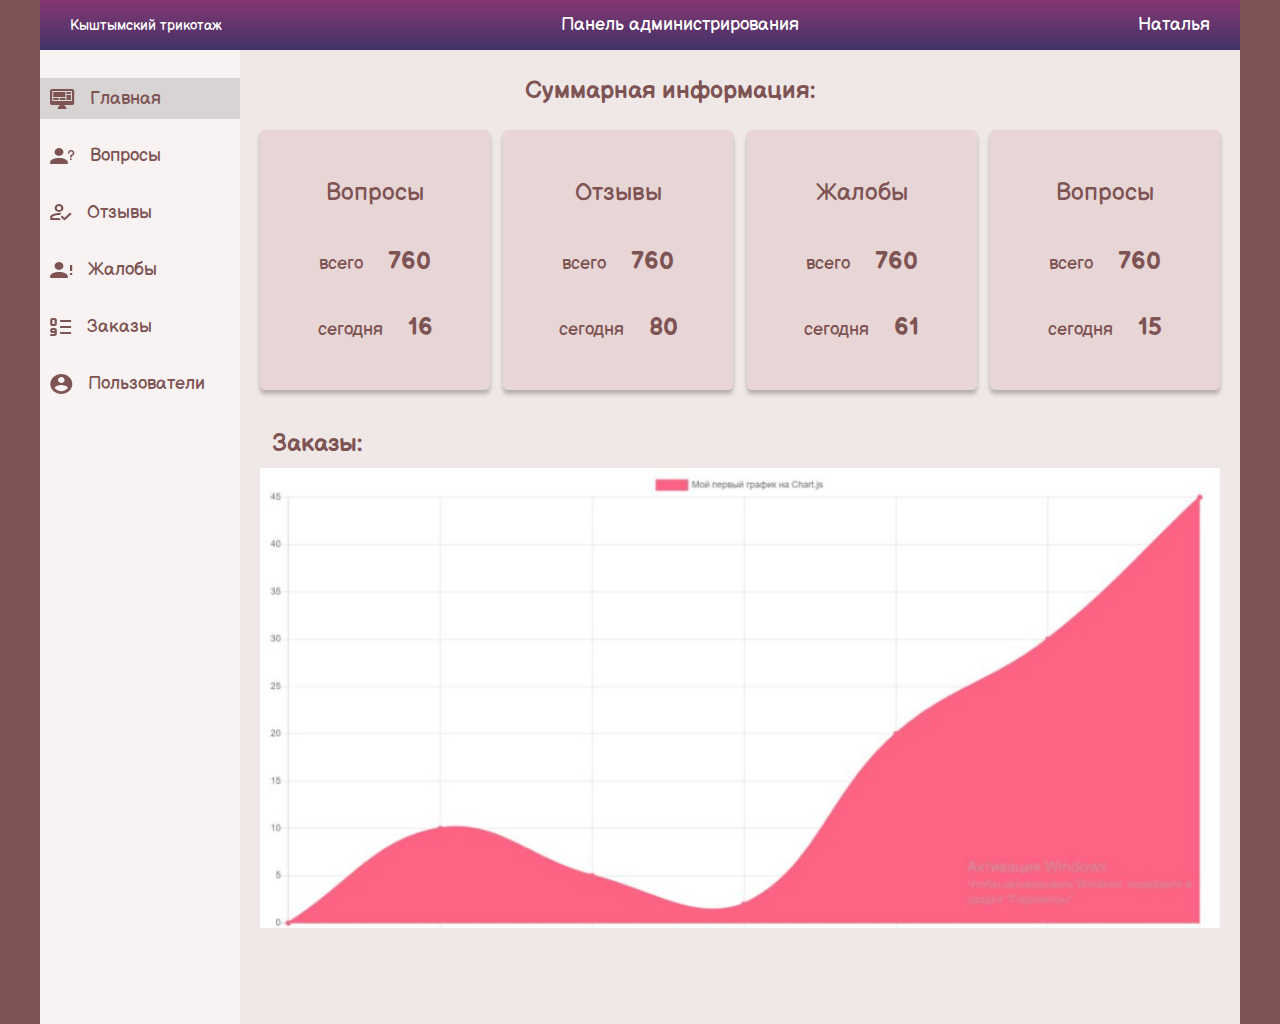
==== index.html @ 8242be66 "first commit" ====
<!DOCTYPE html>
<html lang="en">

<head>
   <meta charset="UTF-8">
   <meta name="viewport" content="width=device-width, initial-scale=1.0">
   <link href="https://fonts.googleapis.com/css2?family=Balsamiq+Sans:wght@400;700&display=swap" rel="stylesheet">
   <link rel="stylesheet" href="/css/style.css">
   <title>Admin panel</title>
</head>

<body>
   <div class="wrapper">
      <header class="site-header">
         <span class="logo">Кыштымский трикотаж</span>
         <span class="subtitle">Панель администрирования</span>
         <span class="admin">Наталья</span>
         <div class="header__burger burger">
            <span class="burger__line burger__line-first"></span>
            <span class="burger__line burger__line-second"></span>
            <span class="burger__line burger__line-third"></span>
          </div>
      </header>

      <main class="main">
         <aside class="aside-nav">
            <div class="close">X</div>
            <ul class="nav">
               <li class="nav__item active">
                  <a href="index.html" class="link">
                     <img src="./img/Icon-nav1.svg" alt="Main">
                     <span>Главная</span>
                  </a>
               </li>
               <li class="nav__item">
                  <a href="index.html" class="link">
                     <img src="./img/Icon-nav2.svg" alt="Main">
                     <span>Вопросы</span>
                  </a>
               </li>
               <li class="nav__item">
                  <a href="index.html" class="link">
                     <img src="./img/Icon-nav3.svg" alt="Main">
                     <span>Отзывы</span>
                  </a>
               </li>
               <li class="nav__item">
                  <a href="index.html" class="link">
                     <img src="./img/Icon-nav4.svg" alt="Main">
                     <span>Жалобы</span>
                  </a>
               </li>
               <li class="nav__item">
                  <a href="index.html" class="link">
                     <img src="./img/Icon-nav5.svg" alt="Main">
                     <span>Заказы</span>
                  </a>
               </li>
               <li class="nav__item">
                  <a href="index.html" class="link">
                     <img src="./img/Icon-nav6.svg" alt="Main">
                     <span>Пользователи</span>
                  </a>
               </li>
            </ul>
         </aside>
         <section class="section-main">
            <div class="container">
               <div class="top-main">
                  <h2 class="title">Суммарная информация:</h2>
                  <div class="cards-main">
                     
                     <div class="card">
                        <h3 class="card__title">Вопросы</h3>
                        <div class="card__body">
                           <span>всего</span>
                           <span>760</span>
                        </div>
                        <div class="card__body">
                           <span>сегодня</span>
                           <span>16</span>
                        </div>
                     </div>
                     
                     <div class="card">
                        <h3 class="card__title">Отзывы</h3>
                        <div class="card__body">
                           <span>всего</span>
                           <span>760</span>
                        </div>
                        <div class="card__body">
                           <span>сегодня</span>
                           <span>80</span>
                        </div>
                     </div>
                     
                     <div class="card">
                        <h3 class="card__title">Жалобы</h3>
                        <div class="card__body">
                           <span>всего</span>
                           <span>760</span>
                        </div>
                        <div class="card__body">
                           <span>сегодня</span>
                           <span>61</span>
                        </div>
                     </div>
                     
                     <div class="card">
                        <h3 class="card__title">Вопросы</h3>
                        <div class="card__body">
                           <span>всего</span>
                           <span>760</span>
                        </div>
                        <div class="card__body">
                           <span>сегодня</span>
                           <span>15</span>
                        </div>
                     </div>

                  </div>
               </div>
               <div class="shedule-main">
                  <h2 class="title">Заказы:</h2>
                  <img src="./img/график-на-Chart 1.jpg" alt="shedule">
               </div>
            </div>
         </section>
      </main>
   </div>





   <script src="js/script.js"></script>
</body>

</html>
---- css/style.css ----
* {
  padding: 0;
  margin: 0;
  border: 0;
}

*, *:before, *:after {
  -webkit-box-sizing: border-box;
  box-sizing: border-box;
}

:focus, :active {
  outline: none;
}

a:focus, a:active {
  outline: none;
}

nav, footer, header, aside {
  display: block;
}

html, body {
  height: 100%;
  width: 100%;
  font-size: 100%;
  line-height: 1;
  font-size: 14px;
  -ms-text-size-adjust: 100%;
  -moz-text-size-adjust: 100%;
  -webkit-text-size-adjust: 100%;
}

input, button, textarea {
  font-family: inherit;
}

input::-ms-clear {
  display: none;
}

button {
  cursor: pointer;
}

button::-moz-focus-inner {
  padding: 0;
  border: 0;
}

a, a:visited {
  text-decoration: none;
}

a:hover {
  text-decoration: none;
}

ul li {
  list-style: none;
}

img {
  vertical-align: top;
}

h1, h2, h3, h4, h5, h6 {
  font-size: inherit;
  font-weight: inherit;
}

/*========================================*/
body {
  background-color: #7d5353;
  color: #7d5353;
  font-family: "Balsamiq Sans", cursive;
}

.wrapper {
  width: 1440px;
  margin: 0 auto;
}

@media (max-width: 1450px) {
  .wrapper {
    width: 1200px;
  }
}

@media (max-width: 1200px) {
  .wrapper {
    width: 900px;
  }
}

@media (max-width: 750px) {
  .wrapper {
    width: 100%;
  }
}

.button {
  -webkit-transition: 0.2s linear;
  transition: 0.2s linear;
}

.button:hover {
  -webkit-transform: scale(1.1);
          transform: scale(1.1);
}

.title {
  font-weight: 700;
  font-size: 24px;
  line-height: 29px;
}

.site-header {
  height: 50px;
  background: -webkit-gradient(linear, left top, left bottom, from(rgba(135, 47, 122, 0.78)), to(rgba(42, 38, 112, 0.72)));
  background: linear-gradient(180deg, rgba(135, 47, 122, 0.78) 0%, rgba(42, 38, 112, 0.72) 100%);
  font-weight: 400;
  font-size: 18px;
  line-height: 22px;
  color: #ffffff;
  display: -webkit-box;
  display: -ms-flexbox;
  display: flex;
  -webkit-box-align: center;
      -ms-flex-align: center;
          align-items: center;
  -webkit-box-pack: justify;
      -ms-flex-pack: justify;
          justify-content: space-between;
}

.site-header .logo {
  padding-left: 30px;
  font-size: 14px;
  line-height: 17px;
}

@media (max-width: 750px) {
  .site-header .logo {
    display: none;
  }
}

@media (max-width: 750px) {
  .site-header .subtitle {
    padding-left: 20px;
  }
}

.site-header .admin {
  padding-right: 30px;
}

@media (max-width: 750px) {
  .site-header .admin {
    display: none;
  }
}

.site-header .header__burger {
  display: none;
  width: 35px;
  height: 25px;
  margin-right: 10px;
  position: relative;
}

@media (max-width: 750px) {
  .site-header .header__burger {
    display: block;
  }
}

.site-header .header__burger .burger__line {
  display: block;
  width: 100%;
  height: 3px;
  background-color: #ffffff;
  position: absolute;
  left: 0;
}

.site-header .header__burger .burger__line-first {
  top: 0;
}

.site-header .header__burger .burger__line-second {
  top: 50%;
  -webkit-transform: translateY(-50%);
          transform: translateY(-50%);
}

.site-header .header__burger .burger__line-third {
  bottom: 0;
}

.main {
  display: -ms-grid;
  display: grid;
  -ms-grid-columns: 1fr 5fr;
      grid-template-columns: 1fr 5fr;
  min-height: 974px;
}

@media (max-width: 750px) {
  .main {
    -ms-grid-columns: 1fr;
        grid-template-columns: 1fr;
  }
}

.aside-nav {
  background-color: #f8f2f2;
}

@media (max-width: 750px) {
  .aside-nav {
    width: 100%;
    height: 100%;
    position: fixed;
    top: 0;
    left: 0;
    z-index: 2;
    -webkit-transform: translateX(100%);
            transform: translateX(100%);
  }
}

.aside-nav .close {
  display: none;
}

@media (max-width: 750px) {
  .aside-nav .close {
    display: block;
    margin-top: 22px;
    margin-left: 92%;
    font-size: 33px;
    font-weight: 700;
  }
}

.aside-nav .nav {
  display: -webkit-box;
  display: -ms-flexbox;
  display: flex;
  -webkit-box-orient: vertical;
  -webkit-box-direction: normal;
      -ms-flex-direction: column;
          flex-direction: column;
  margin-top: 28px;
}

.aside-nav .nav .active {
  background: #d9d4d4;
}

.nav__item {
  width: 100%;
  height: 41px;
  margin-bottom: 16px;
}

.nav__item .link {
  display: block;
  width: 100%;
  height: 100%;
  padding-left: 33px;
  font-size: 18px;
  display: -webkit-box;
  display: -ms-flexbox;
  display: flex;
  -webkit-box-align: center;
      -ms-flex-align: center;
          align-items: center;
  -webkit-box-pack: start;
      -ms-flex-pack: start;
          justify-content: flex-start;
  color: #7d5353;
}

@media (max-width: 1450px) {
  .nav__item .link {
    padding-left: 10px;
    padding-right: 5px;
  }
}

@media (max-width: 750px) {
  .nav__item .link {
    padding-left: 33px;
    font-size: 20px;
  }
}

.nav__item .link:hover {
  border-top: 1px solid #d9d4d4;
  border-bottom: 1px solid #d9d4d4;
  border-left: 8px solid #d9d4d4;
}

.nav__item .link img {
  margin-right: 15px;
}

.section-main {
  background-color: #f0e7e7;
}

.section-main .container {
  width: 1085px;
  margin-left: 70px;
  margin-right: 65px;
}

@media (max-width: 1450px) {
  .section-main .container {
    width: 100%;
    margin: 0;
    padding: 0 20px 0 20px;
  }
}

.top-main {
  margin: 26px 0 39px 0;
}

.top-main .title {
  text-align: center;
  padding-right: 140px;
  margin-bottom: 25px;
}

@media (max-width: 1200px) {
  .top-main .title {
    padding-right: 0;
  }
}

.cards-main {
  display: -webkit-box;
  display: -ms-flexbox;
  display: flex;
  -webkit-box-align: center;
      -ms-flex-align: center;
          align-items: center;
  -webkit-box-pack: justify;
      -ms-flex-pack: justify;
          justify-content: space-between;
  -ms-flex-wrap: wrap;
      flex-wrap: wrap;
}

@media (max-width: 1200px) {
  .cards-main {
    -webkit-box-pack: center;
        -ms-flex-pack: center;
            justify-content: center;
  }
}

@media (max-width: 750px) {
  .cards-main {
    -webkit-box-orient: vertical;
    -webkit-box-direction: normal;
        -ms-flex-direction: column;
            flex-direction: column;
  }
}

.cards-main .card {
  width: 230px;
  height: 260px;
  display: -webkit-box;
  display: -ms-flexbox;
  display: flex;
  -webkit-box-orient: vertical;
  -webkit-box-direction: normal;
      -ms-flex-direction: column;
          flex-direction: column;
  -webkit-box-align: center;
      -ms-flex-align: center;
          align-items: center;
  background: #e8d6d6;
  -webkit-box-shadow: 0px 4px 4px rgba(0, 0, 0, 0.25);
          box-shadow: 0px 4px 4px rgba(0, 0, 0, 0.25);
  border-radius: 5px;
}

.cards-main .card .card__title {
  margin-top: 48px;
  margin-bottom: 40px;
  font-weight: 400;
  font-size: 24px;
  line-height: 29px;
}

.cards-main .card .card__body {
  margin-bottom: 37px;
  font-weight: 400;
  font-size: 18px;
  line-height: 22px;
}

.cards-main .card .card__body span:last-child {
  margin-left: 20px;
  font-weight: 700;
  font-size: 24px;
  line-height: 29px;
}

@media (max-width: 1200px) {
  .cards-main .card {
    margin: 10px 10px 10px 10px;
  }
}

.shedule-main .title {
  margin-left: 12px;
  margin-bottom: 10px;
}

.shedule-main img {
  width: 100%;
}
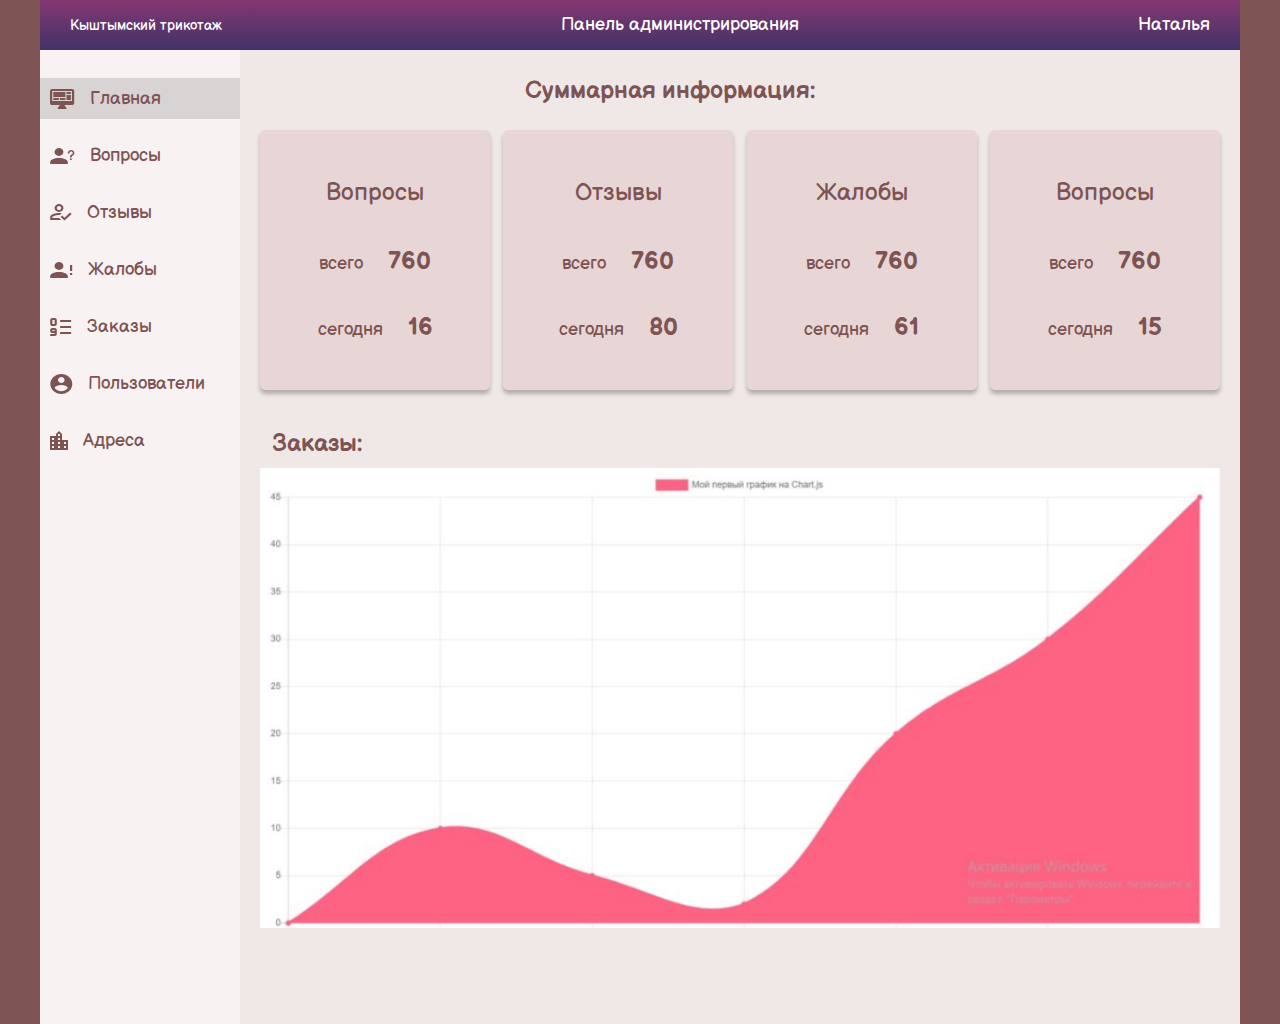
==== commit 62793ffb: "make side addresses" ====
--- a/index.html
+++ b/index.html
@@ -33,33 +33,39 @@
                   </a>
                </li>
                <li class="nav__item">
-                  <a href="index.html" class="link">
+                  <a href="index-questions.html" class="link">
                      <img src="./img/Icon-nav2.svg" alt="Main">
                      <span>Вопросы</span>
                   </a>
                </li>
                <li class="nav__item">
-                  <a href="index.html" class="link">
+                  <a href="index-reviews.html" class="link">
                      <img src="./img/Icon-nav3.svg" alt="Main">
                      <span>Отзывы</span>
                   </a>
                </li>
                <li class="nav__item">
-                  <a href="index.html" class="link">
+                  <a href="index-complaints.html" class="link">
                      <img src="./img/Icon-nav4.svg" alt="Main">
                      <span>Жалобы</span>
                   </a>
                </li>
                <li class="nav__item">
-                  <a href="index.html" class="link">
+                  <a href="index-order.html" class="link">
                      <img src="./img/Icon-nav5.svg" alt="Main">
                      <span>Заказы</span>
                   </a>
                </li>
                <li class="nav__item">
-                  <a href="index.html" class="link">
+                  <a href="index-users.html" class="link">
                      <img src="./img/Icon-nav6.svg" alt="Main">
                      <span>Пользователи</span>
+                  </a>
+               </li>
+               <li class="nav__item">
+                  <a href="index-addresses.html" class="link">
+                     <img src="./img/Icon-nav7.svg" alt="Main">
+                     <span>Адреса</span>
                   </a>
                </li>
             </ul>
--- a/css/style.css
+++ b/css/style.css
@@ -227,9 +227,16 @@
     top: 0;
     left: 0;
     z-index: 2;
-    -webkit-transform: translateX(100%);
-            transform: translateX(100%);
-  }
+    -webkit-transform: translateX(-100%);
+            transform: translateX(-100%);
+    -webkit-transition: 0.2s all linear;
+    transition: 0.2s all linear;
+  }
+}
+
+.aside-nav.is-open {
+  -webkit-transform: translateX(0);
+          transform: translateX(0);
 }
 
 .aside-nav .close {
@@ -429,3 +436,141 @@
 .shedule-main img {
   width: 100%;
 }
+
+.questions-main {
+  margin-top: 33px;
+}
+
+.question-card {
+  width: 1109px;
+  padding: 25px 50px 37px 34px;
+  margin-bottom: 58px;
+  background-color: #f0d4d4;
+  border-radius: 10px;
+  font-weight: normal;
+  font-size: 18px;
+  line-height: 22px;
+  position: relative;
+}
+
+@media (max-width: 1450px) {
+  .question-card {
+    width: 90%;
+    margin-right: auto;
+    margin-left: auto;
+  }
+}
+
+@media (max-width: 750px) {
+  .question-card {
+    padding-top: 100px;
+  }
+}
+
+.question-card .group-batton {
+  position: absolute;
+  top: 18px;
+  right: 7px;
+}
+
+.question-card .group-batton .button {
+  padding: 2px 5px;
+  margin: 5px;
+  font-weight: 400;
+  font-size: 18px;
+  line-height: 22px;
+  background-color: transparent;
+  border: 1px solid currentColor;
+}
+
+@media (max-width: 445px) {
+  .question-card .group-batton .button {
+    font-size: 0;
+  }
+}
+
+.question-card .group-batton .button img {
+  margin-right: 2px;
+}
+
+.question-card .group-batton .button--ansver {
+  color: #2bc055;
+}
+
+.question-card .group-batton .button--no-ansver {
+  color: #d02b2b;
+}
+
+.question-card .group-batton .status {
+  text-align: left;
+  margin-top: 3px;
+  margin-left: 154px;
+}
+
+@media (max-width: 445px) {
+  .question-card .group-batton .status {
+    text-align: center;
+    margin-left: 0;
+  }
+}
+
+.question-card .group-batton .status--yes {
+  color: #2bc055;
+}
+
+.question-card .group-batton .status--no {
+  color: #d02b2b;
+}
+
+.question-card .date {
+  margin-bottom: 8px;
+}
+
+.question-card div + div {
+  margin-bottom: 8px;
+}
+
+.addresses-main {
+  margin-top: 33px;
+}
+
+.address-card {
+  width: 1119px;
+  height: 66px;
+  padding: 0 30px;
+  background: #e1d1d1;
+  border-radius: 5px;
+  display: -webkit-box;
+  display: -ms-flexbox;
+  display: flex;
+  -webkit-box-align: center;
+      -ms-flex-align: center;
+          align-items: center;
+  -webkit-box-pack: justify;
+      -ms-flex-pack: justify;
+          justify-content: space-between;
+  font-size: 18px;
+  line-height: 22px;
+}
+
+.address-card .checkbox {
+  display: -webkit-box;
+  display: -ms-flexbox;
+  display: flex;
+  -webkit-box-align: center;
+      -ms-flex-align: center;
+          align-items: center;
+  -webkit-box-pack: justify;
+      -ms-flex-pack: justify;
+          justify-content: space-between;
+}
+
+.address-card .checkbox span {
+  margin-right: 19px;
+}
+
+.address-card .checkbox input {
+  width: 27px;
+  height: 27px;
+  background: transparent;
+}
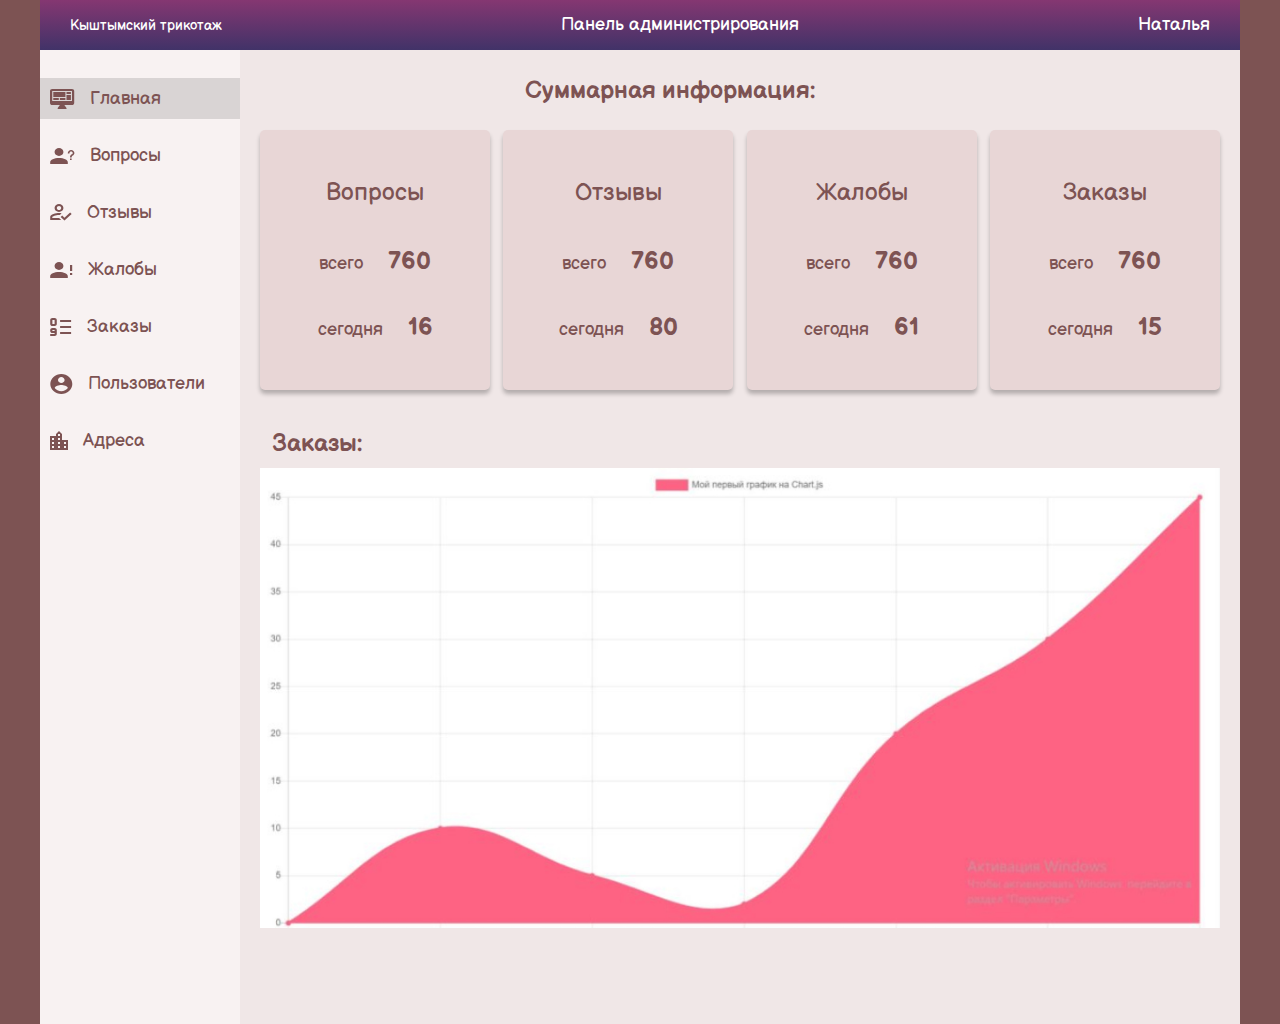
==== commit be6a35aa: "finish Addresses" ====
--- a/index.html
+++ b/index.html
@@ -113,7 +113,7 @@
                      </div>
                      
                      <div class="card">
-                        <h3 class="card__title">Вопросы</h3>
+                        <h3 class="card__title">Заказы</h3>
                         <div class="card__body">
                            <span>всего</span>
                            <span>760</span>
--- a/css/style.css
+++ b/css/style.css
@@ -538,6 +538,7 @@
   width: 1119px;
   height: 66px;
   padding: 0 30px;
+  margin-bottom: 15px;
   background: #e1d1d1;
   border-radius: 5px;
   display: -webkit-box;
@@ -553,6 +554,35 @@
   line-height: 22px;
 }
 
+@media (max-width: 1450px) {
+  .address-card {
+    width: 90%;
+    margin-right: auto;
+    margin-left: auto;
+  }
+}
+
+@media (max-width: 700px) {
+  .address-card {
+    -webkit-box-orient: vertical;
+    -webkit-box-direction: normal;
+        -ms-flex-direction: column;
+            flex-direction: column;
+    -webkit-box-align: start;
+        -ms-flex-align: start;
+            align-items: flex-start;
+    width: 95%;
+    height: initial;
+    padding: 10px;
+  }
+}
+
+@media (max-width: 700px) {
+  .address-card .address {
+    margin-bottom: 15px;
+  }
+}
+
 .address-card .checkbox {
   display: -webkit-box;
   display: -ms-flexbox;
@@ -570,7 +600,8 @@
 }
 
 .address-card .checkbox input {
-  width: 27px;
-  height: 27px;
-  background: transparent;
-}
+  width: 25px;
+  height: 25px;
+  background-color: transparent;
+  border: 2px solid #734848;
+}
